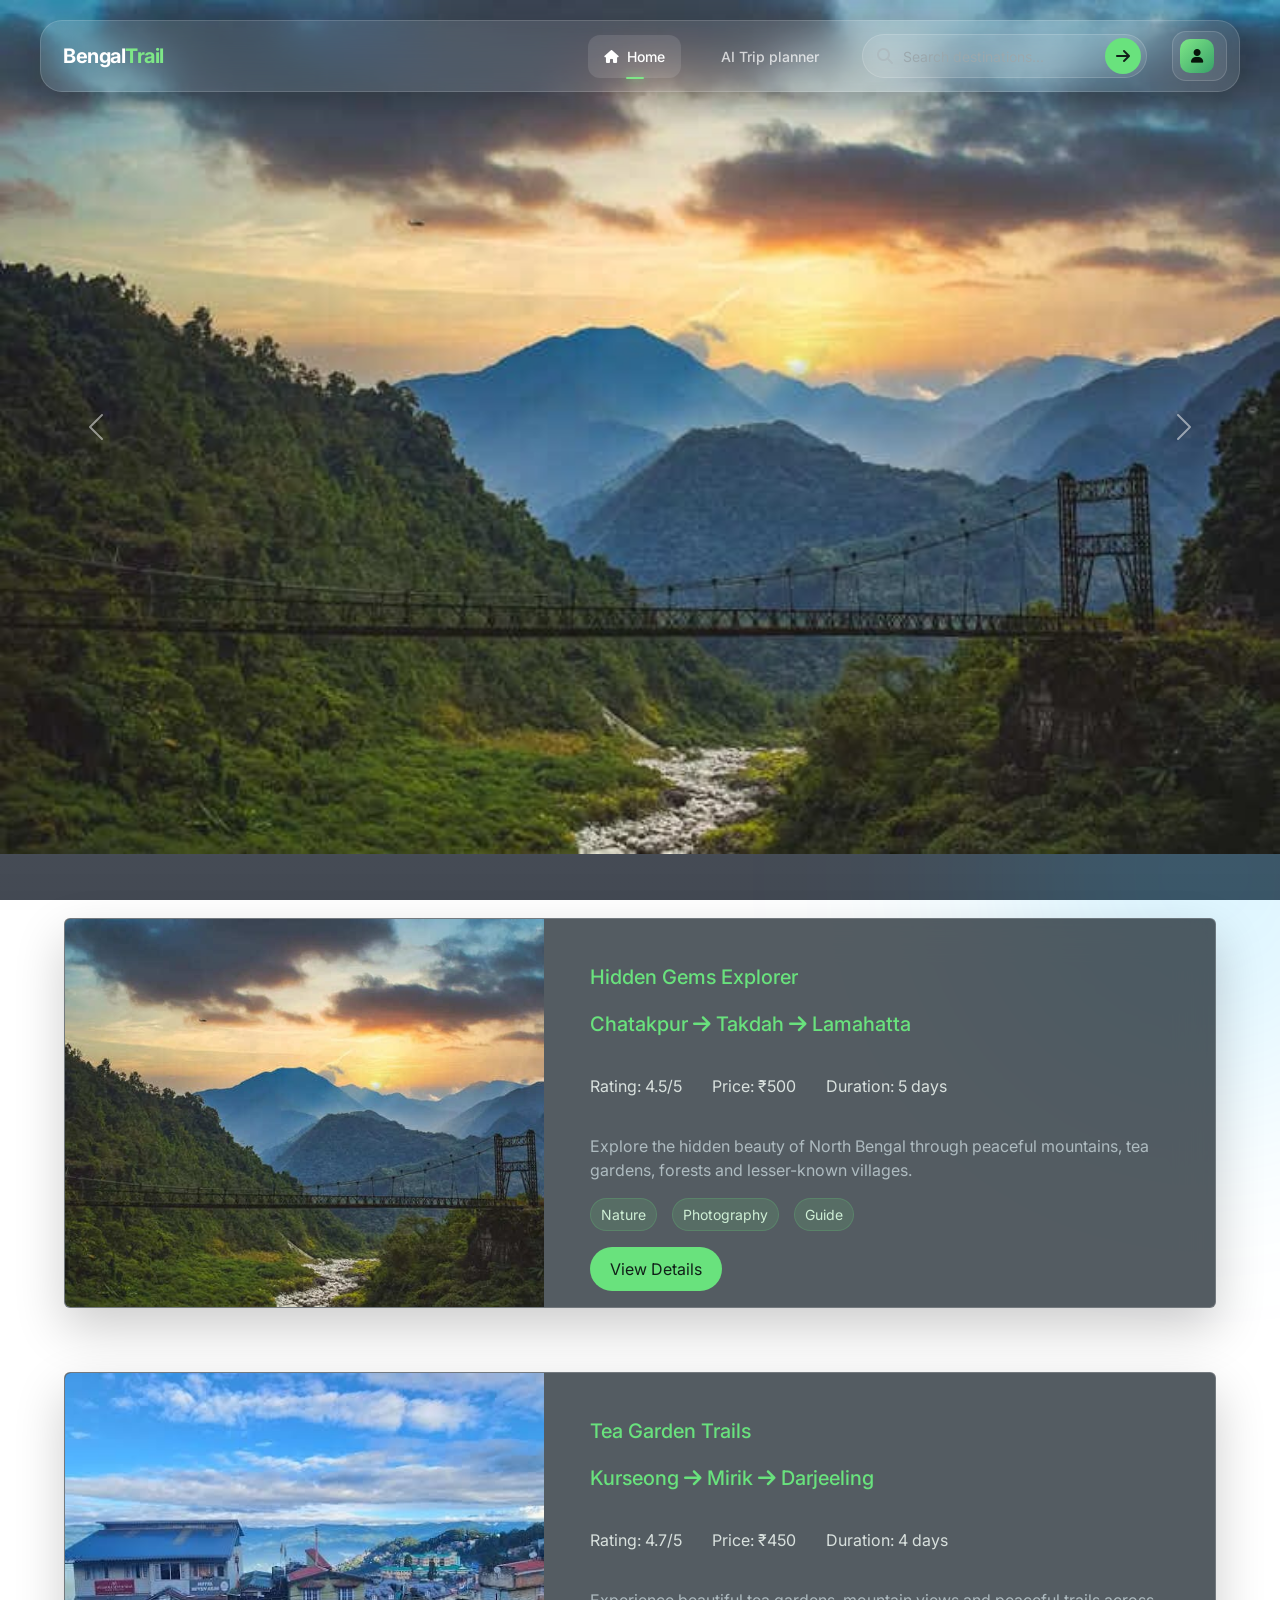
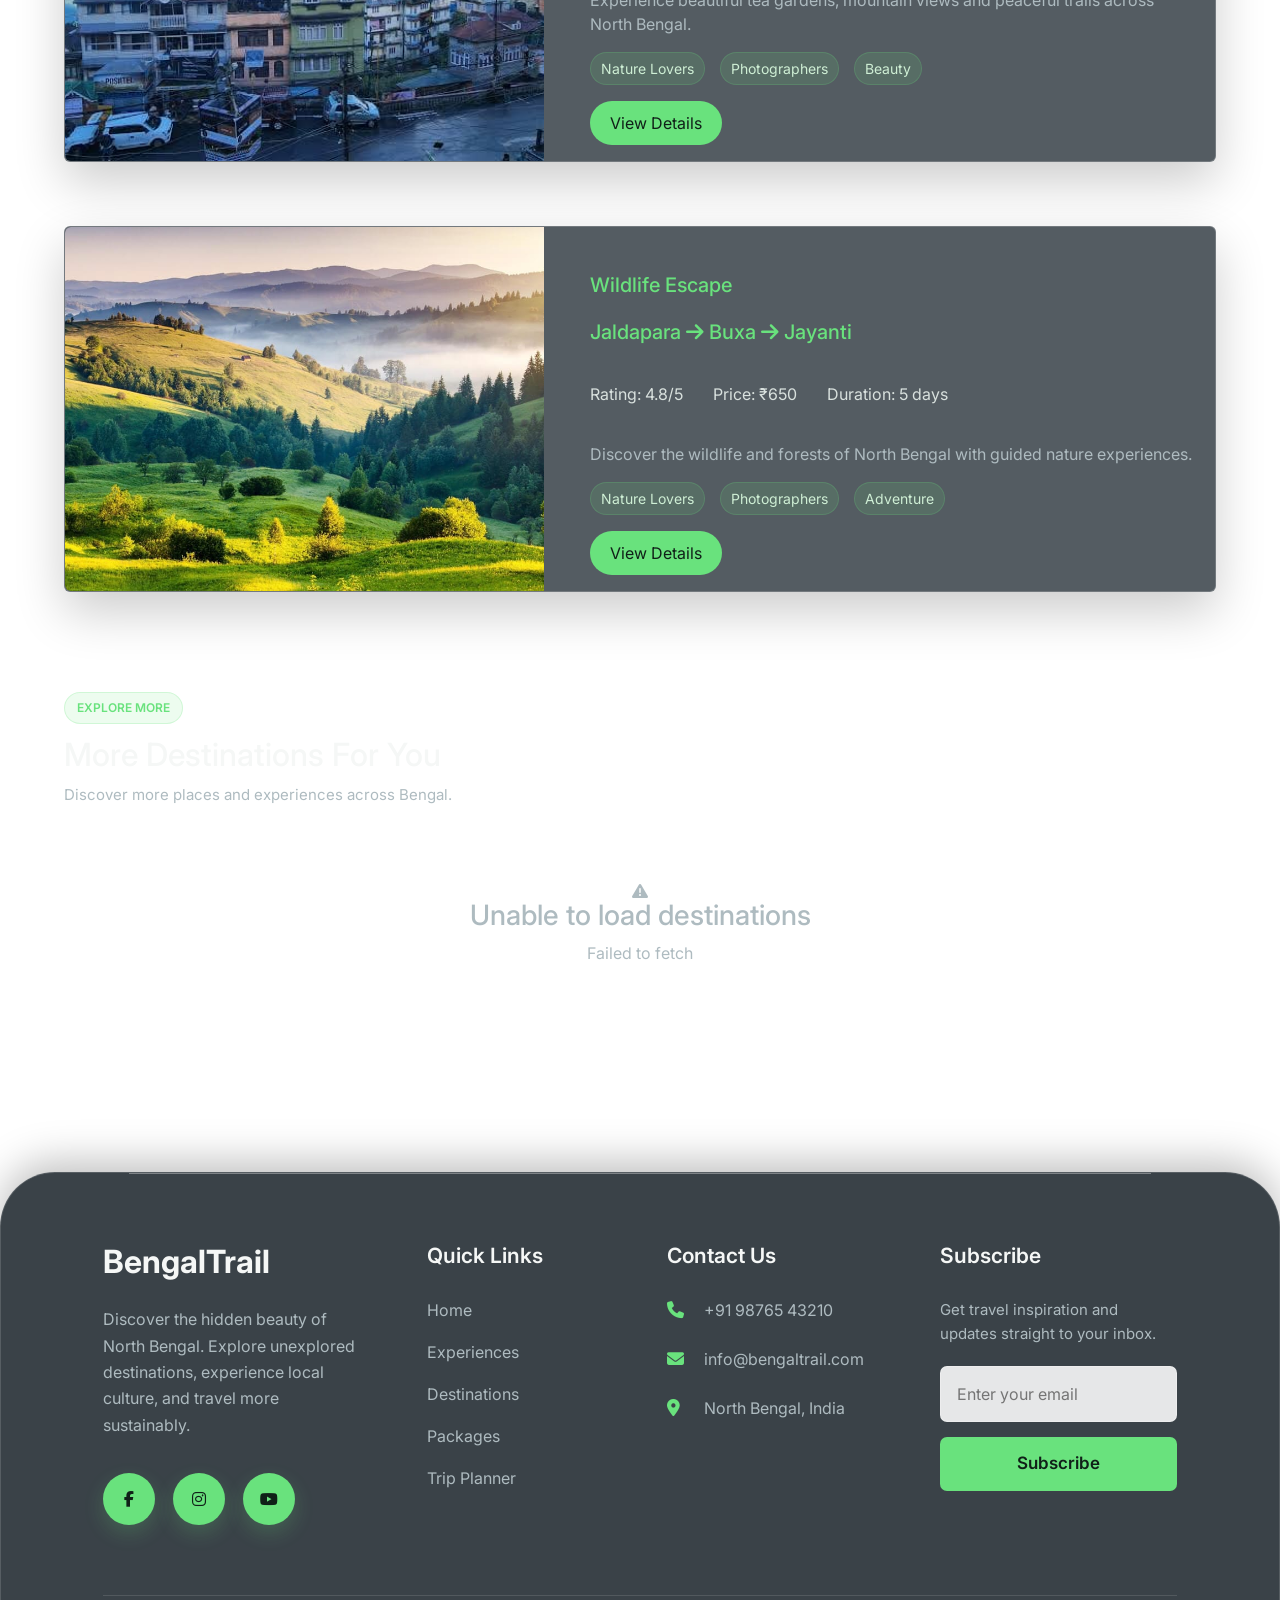
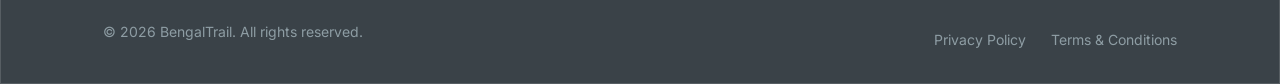
==== frontend/index.html @ dd133d92 "Initial BengalTrail project" ====
<!DOCTYPE html>
<html lang="en">

<head>

    <meta charset="UTF-8">

    <meta
        name="viewport"
        content="width=device-width, initial-scale=1.0"
    >

    <title>BengalTrail</title>


    <!-- Bootstrap -->
    <link
        href="https://cdn.jsdelivr.net/npm/bootstrap@5.3.8/dist/css/bootstrap.min.css"
        rel="stylesheet"
        integrity="sha384-sRIl4kxILFvY47J16cr9ZwB07vP4J8+LH7qKQnuqkuIAvNWLzeN8tE5YBujZqJLB"
        crossorigin="anonymous"
    >


    <!-- Your CSS -->
    <link
        rel="stylesheet"
        href="style.css"
    >


    <!-- Google Font -->
    <link
        href="https://fonts.googleapis.com/css2?family=Inter:wght@400;500;600;700&display=swap"
        rel="stylesheet"
    >


    <!-- Font Awesome -->
    <link
        rel="stylesheet"
        href="https://cdnjs.cloudflare.com/ajax/libs/font-awesome/6.5.2/css/all.min.css"
    >

</head>


<body>


    <!-- =====================================================
         BACKGROUND
    ====================================================== -->

    <div class="background"></div>



    <!-- =====================================================
         NAVBAR
    ====================================================== -->

    <header class="navbar">


        <!-- LOGO -->

        <a
            href="#"
            class="logo"
        >

            <span>
                Bengal<span>Trail</span>
            </span>

        </a>



        <!-- SEARCH -->

        <div class="navbar-search">

            <i class="fa-solid fa-magnifying-glass"></i>


            <input
                type="text"
                id="tripSearchInput"
                placeholder="Search destinations..."
                autocomplete="off"
            >


            <button
                type="button"
                id="tripSearchBtn"
                aria-label="Search"
            >

                <i class="fa-solid fa-arrow-right"></i>

            </button>

        </div>



        <!-- NAVIGATION -->

        <nav class="nav-links">


            <a
                href="#"
                class="nav-link active"
            >

                <i class="fa-solid fa-house"></i>

                <span id="home">
                    Home
                </span>

            </a>



            <a
                href="ai-planner.html"
                class="nav-link"
            >

                <i class="fa-solid fa-sparkles"></i>

                <span>
                    AI Trip planner
                </span>

            </a>


        </nav>



        <!-- PROFILE -->

        <button
            class="profile-btn"
            id="tripProfileBtn"
            type="button"
            aria-label="Open Profile"
        >

            <div class="profile-avatar">

                <i class="fa-solid fa-user"></i>

            </div>

        </button>



        <!-- MOBILE MENU -->

        <button
            class="menu-btn"
            type="button"
        >

            <i class="fa-solid fa-bars"></i>

        </button>


    </header>



    <!-- =====================================================
         MAIN
    ====================================================== -->

    <main>



        <!-- =================================================
             CAROUSEL
        ================================================== -->

        <div
            id="carouselExampleAutoplaying"
            class="carousel slide"
            data-bs-ride="carousel"
        >


            <div class="carousel-inner">


                <div class="carousel-item active">

                    <img
                        src="assets/img1.jpeg"
                        class="d-block w-100"
                        alt="Bengal destination"
                    >

                </div>


                <div class="carousel-item">

                    <img
                        src="assets/img2.jpeg"
                        class="d-block w-100"
                        alt="Bengal destination"
                    >

                </div>


                <div class="carousel-item">

                    <img
                        src="assets/img3.jpeg"
                        class="d-block w-100"
                        alt="Bengal destination"
                    >

                </div>


            </div>



            <button
                class="carousel-control-prev"
                type="button"
                data-bs-target="#carouselExampleAutoplaying"
                data-bs-slide="prev"
            >

                <span
                    class="carousel-control-prev-icon"
                    aria-hidden="true"
                ></span>

                <span class="visually-hidden">
                    Previous
                </span>

            </button>



            <button
                class="carousel-control-next"
                type="button"
                data-bs-target="#carouselExampleAutoplaying"
                data-bs-slide="next"
            >

                <span
                    class="carousel-control-next-icon"
                    aria-hidden="true"
                ></span>

                <span class="visually-hidden">
                    Next
                </span>

            </button>


        </div>



        <!-- =================================================
             STATIC TRIP CARD 1
        ================================================== -->

        <div class="card mb-3">

            <div class="row g-0">


                <div class="col-md-5">

                    <img
                        src="assets/img1.jpeg"
                        class="img-fluid rounded-start"
                        alt="Hidden Gems Explorer"
                    >

                </div>



                <div class="col-md-7">

                    <div class="card-body">


                        <h5 class="card-title">
                            Hidden Gems Explorer
                        </h5>


                        <h5 class="card-title-2">

                            Chatakpur

                            <i class="fa-solid fa-arrow-right"></i>

                            Takdah

                            <i class="fa-solid fa-arrow-right"></i>

                            Lamahatta

                        </h5>



                        <div class="card-info">

                            <p>
                                Rating: 4.5/5
                            </p>

                            <p>
                                Price: ₹500
                            </p>

                            <p>
                                Duration: 5 days
                            </p>

                        </div>



                        <p class="card-text">

                            Explore the hidden beauty of North Bengal
                            through peaceful mountains, tea gardens,
                            forests and lesser-known villages.

                        </p>



                        <div class="inspire">

                            <p class="inspire-1">
                                Nature
                            </p>

                            <p class="inspire-1">
                                Photography
                            </p>

                            <p class="inspire-1">
                                Guide
                            </p>

                        </div>



                        <button
                            class="view-details"
                            type="button"
                            data-trip-id="1"
                        >

                            View Details

                        </button>


                    </div>

                </div>


            </div>

        </div>



        <!-- =================================================
             STATIC TRIP CARD 2
        ================================================== -->

        <div class="card mb-3">

            <div class="row g-0">


                <div class="col-md-5">

                    <img
                        src="assets/img2.jpeg"
                        class="img-fluid rounded-start"
                        alt="Tea Garden Trails"
                    >

                </div>



                <div class="col-md-7">

                    <div class="card-body">


                        <h5 class="card-title">
                            Tea Garden Trails
                        </h5>


                        <h5 class="card-title-2">

                            Kurseong

                            <i class="fa-solid fa-arrow-right"></i>

                            Mirik

                            <i class="fa-solid fa-arrow-right"></i>

                            Darjeeling

                        </h5>



                        <div class="card-info">

                            <p>
                                Rating: 4.7/5
                            </p>

                            <p>
                                Price: ₹450
                            </p>

                            <p>
                                Duration: 4 days
                            </p>

                        </div>



                        <p class="card-text">

                            Experience beautiful tea gardens,
                            mountain views and peaceful trails
                            across North Bengal.

                        </p>



                        <div class="inspire">

                            <p class="inspire-1">
                                Nature Lovers
                            </p>

                            <p class="inspire-1">
                                Photographers
                            </p>

                            <p class="inspire-1">
                                Beauty
                            </p>

                        </div>



                        <button
                            class="view-details"
                            type="button"
                            data-trip-id="2"
                        >

                            View Details

                        </button>


                    </div>

                </div>


            </div>

        </div>



        <!-- =================================================
             STATIC TRIP CARD 3
        ================================================== -->

        <div class="card mb-3">

            <div class="row g-0">


                <div class="col-md-5">

                    <img
                        src="assets/img3.jpeg"
                        class="img-fluid rounded-start"
                        alt="Wildlife Escape"
                    >

                </div>



                <div class="col-md-7">

                    <div class="card-body">


                        <h5 class="card-title">
                            Wildlife Escape
                        </h5>


                        <h5 class="card-title-2">

                            Jaldapara

                            <i class="fa-solid fa-arrow-right"></i>

                            Buxa

                            <i class="fa-solid fa-arrow-right"></i>

                            Jayanti

                        </h5>



                        <div class="card-info">

                            <p>
                                Rating: 4.8/5
                            </p>

                            <p>
                                Price: ₹650
                            </p>

                            <p>
                                Duration: 5 days
                            </p>

                        </div>



                        <p class="card-text">

                            Discover the wildlife and forests
                            of North Bengal with guided nature
                            experiences.

                        </p>



                        <div class="inspire">

                            <p class="inspire-1">
                                Nature Lovers
                            </p>

                            <p class="inspire-1">
                                Photographers
                            </p>

                            <p class="inspire-1">
                                Adventure
                            </p>

                        </div>



                        <button
                            class="view-details"
                            type="button"
                            data-trip-id="3"
                        >

                            View Details

                        </button>


                    </div>

                </div>


            </div>

        </div>



        <!-- =================================================
             DYNAMIC DESTINATIONS
        ================================================== -->

        <section class="dynamic-trips-section">


            <div class="dynamic-trips-heading">


                <span class="dynamic-section-label">

                    EXPLORE MORE

                </span>



                <h2>

                    More Destinations For You

                </h2>



                <p>

                    Discover more places and experiences
                    across Bengal.

                </p>


            </div>



            <!-- Dynamic cards inserted by JavaScript -->

            <div
                id="dynamicTripsContainer"
                class="dynamic-trips-container"
            >


                <div class="dynamic-trips-loading">


                    <i
                        class="fa-solid fa-spinner fa-spin"
                    ></i>


                    <p>

                        Loading more destinations...

                    </p>


                </div>


            </div>


        </section>



        <!-- =================================================
             SINGLE TRIP DETAILS MODAL
        ================================================== -->

        <div
            class="trip-modal"
            id="tripModal"
        >


            <div class="trip-modal-content">


                <!-- CLOSE -->

                <button
                    class="close-modal"
                    id="closeModal"
                    type="button"
                    aria-label="Close"
                >

                    ×

                </button>



                <!-- IMAGE -->

                <img
                    id="modalImage"
                    class="modal-image"
                    src="assets/img1.jpeg"
                    alt="Trip image"
                >



                <div class="modal-body">


                    <!-- CATEGORY -->

                    <span
                        id="modalCategory"
                        class="modal-category"
                    ></span>



                    <!-- TITLE -->

                    <h2 id="modalTitle"></h2>



                    <!-- ROUTE -->

                    <p
                        id="modalRoute"
                        class="modal-route"
                    ></p>



                    <!-- INFORMATION -->

                    <div class="trip-info">


                        <span
                            id="modalRating"
                        ></span>


                        <span
                            id="modalPrice"
                        ></span>


                        <span
                            id="modalDuration"
                        ></span>


                        <span
                            id="modalDifficulty"
                        ></span>


                    </div>



                    <!-- AI MATCH -->

                    <div
                        id="modalAI"
                        class="ai-match"
                    ></div>



                    <!-- DESCRIPTION -->

                    <p
                        id="modalDescription"
                        class="modal-description"
                    ></p>



                    <!-- TAGS -->

                    <h3>
                        Trip Highlights
                    </h3>


                    <div
                        class="trip-tags"
                        id="modalTags"
                    ></div>



                    <!-- RECOMMENDED -->

                    <h3>
                        Recommended For
                    </h3>


                    <p
                        id="modalRecommended"
                    ></p>



                    <!-- BOOK NOW -->

                    <button
                        class="book-btn"
                        id="modalBookNowBtn"
                        type="button"
                    >

                        Book Now

                    </button>


                </div>


            </div>


        </div>



        <!-- =================================================
             FOOTER
        ================================================== -->

        <footer class="glass-footer">


            <div class="footer-container">


                <!-- BRAND -->

                <div class="footer-brand">


                    <h2>
                        BengalTrail
                    </h2>


                    <p>

                        Discover the hidden beauty of North Bengal.
                        Explore unexplored destinations, experience
                        local culture, and travel more sustainably.

                    </p>



                    <div class="social-icons">


                        <a
                            href="#"
                            aria-label="Facebook"
                        >

                            <i
                                class="fab fa-facebook-f"
                            ></i>

                        </a>



                        <a
                            href="#"
                            aria-label="Instagram"
                        >

                            <i
                                class="fab fa-instagram"
                            ></i>

                        </a>



                        <a
                            href="#"
                            aria-label="YouTube"
                        >

                            <i
                                class="fab fa-youtube"
                            ></i>

                        </a>


                    </div>


                </div>



                <!-- QUICK LINKS -->

                <div class="footer-column">


                    <h3>
                        Quick Links
                    </h3>


                    <ul>


                        <li>
                            <a href="#">
                                Home
                            </a>
                        </li>


                        <li>
                            <a href="#">
                                Experiences
                            </a>
                        </li>


                        <li>
                            <a href="#">
                                Destinations
                            </a>
                        </li>


                        <li>
                            <a href="#">
                                Packages
                            </a>
                        </li>


                        <li>
                            <a href="ai-planner.html">
                                Trip Planner
                            </a>
                        </li>


                    </ul>


                </div>



                <!-- CONTACT -->

                <div
                    class="footer-column contact-column"
                >


                    <h3>
                        Contact Us
                    </h3>



                    <div class="contact-item">

                        <i class="fas fa-phone"></i>

                        <span>
                            +91 98765 43210
                        </span>

                    </div>



                    <div class="contact-item">

                        <i class="fas fa-envelope"></i>

                        <span>
                            info@bengaltrail.com
                        </span>

                    </div>



                    <div class="contact-item">

                        <i class="fas fa-location-dot"></i>

                        <span>
                            North Bengal, India
                        </span>

                    </div>


                </div>



                <!-- SUBSCRIBE -->

                <div
                    class="footer-column subscribe-column"
                >


                    <h3>
                        Subscribe
                    </h3>


                    <p>

                        Get travel inspiration and updates
                        straight to your inbox.

                    </p>



                    <form
                        class="subscribe-form"
                    >


                        <input
                            type="email"
                            placeholder="Enter your email"
                            required
                        >


                        <button
                            type="submit"
                        >

                            Subscribe

                        </button>


                    </form>


                </div>


            </div>



            <!-- FOOTER BOTTOM -->

            <div class="footer-bottom">


                <p>

                    © 2026 BengalTrail.
                    All rights reserved.

                </p>



                <div
                    class="footer-bottom-links"
                >

                    <a href="#">
                        Privacy Policy
                    </a>

                    <a href="#">
                        Terms & Conditions
                    </a>

                </div>


            </div>


        </footer>


    </main>



    <!-- =====================================================
         JAVASCRIPT
    ====================================================== -->

    <script src="script.js"></script>


    <script
        src="https://cdn.jsdelivr.net/npm/bootstrap@5.3.8/dist/js/bootstrap.bundle.min.js"
        integrity="sha384-FKyoCGlyvwxv8XK/BmnVDxM+D2scQbITxI"
        crossorigin="anonymous"
    ></script>


</body>

</html>
---- frontend/style.css ----
* {
    margin: 0;
    padding: 0;
    box-sizing: border-box;
}

html {
    scroll-behavior: smooth;
}

body {
    font-family: "Inter", sans-serif;
    min-height: 100vh;
    color: white;
    overflow-x: hidden;
}


/* =================================
   BACKGROUND
================================= */

.background {
    position: fixed;
    inset: 0;
    z-index: -2;

    background:
        linear-gradient(
            rgba(4, 12, 25, 0.55),
            rgba(4, 12, 25, 0.75)
        ),
        url("https://images.unsplash.com/photo-1500534623283-312aade485b7")
        center / cover no-repeat;
}


/* Decorative glow */

body::before {
    content: "";

    position: fixed;

    width: 500px;
    height: 500px;

    top: -200px;
    left: -150px;

    background: rgba(76, 175, 80, 0.25);

    filter: blur(120px);

    border-radius: 50%;

    z-index: -1;
}

body::after {
    content: "";

    position: fixed;

    width: 450px;
    height: 450px;

    right: -150px;
    bottom: -200px;

    background: rgba(0, 180, 255, 0.15);

    filter: blur(120px);

    border-radius: 50%;

    z-index: -1;
}


/* =================================
   NAVBAR
================================= */

.navbar {

    position: fixed;

    top: 20px;
    left: 50%;

    transform: translateX(-50%);

    width: min(1200px, calc(100% - 40px));

    height: 72px;

    padding: 0 12px 0 22px;

    display: flex;

    align-items: center;

    justify-content: space-between;

    /* Glassmorphism */

    background: rgba(255, 255, 255, 0.08);

    backdrop-filter: blur(20px);
    -webkit-backdrop-filter: blur(20px);

    border: 1px solid rgba(255, 255, 255, 0.15);

    border-radius: 22px;

    box-shadow:
        0 8px 32px rgba(0, 0, 0, 0.25),
        inset 0 1px rgba(255, 255, 255, 0.12);

    z-index: 1000;

    transition: 0.3s ease;
}


/* =================================
   LOGO
================================= */

.logo {

    display: flex;

    align-items: center;

    gap: 10px;

    color: white;

    text-decoration: none;

    font-size: 20px;

    font-weight: 700;

    letter-spacing: -0.5px;

    white-space: nowrap;
}

.logo > span > span {
    color: #7ee787;
}

.logo-icon {

    width: 38px;
    height: 38px;

    display: flex;

    align-items: center;
    justify-content: center;

    border-radius: 12px;

    background: rgba(126, 231, 135, 0.15);

    border: 1px solid rgba(126, 231, 135, 0.25);

    color: #7ee787;

    font-size: 18px;
}


/* =================================
   NAVIGATION
================================= */

.nav-links {

    display: flex;

    align-items: center;

    gap: 5px;

    margin-left: auto;
    margin-right: 25px;
}

.nav-link {

    position: relative;

    display: flex;

    align-items: center;

    gap: 8px;

    padding: 11px 16px;

    color: rgba(255, 255, 255, 0.72);

    text-decoration: none;

    font-size: 14px;

    font-weight: 500;

    border-radius: 12px;

    transition:
        color 0.3s ease,
        background 0.3s ease,
        transform 0.3s ease;
}

.nav-link i {
    font-size: 13px;
}


/* Hover */

.nav-link:hover {

    color: white;

    background: rgba(255, 255, 255, 0.08);

    transform: translateY(-1px);
}


/* Active */

.nav-link.active {

    color: white;

    background: rgba(255, 255, 255, 0.11);

}


/* Active green line */

.nav-link.active::after {

    content: "";

    position: absolute;

    bottom: -1px;

    left: 50%;

    transform: translateX(-50%);

    width: 18px;

    height: 2px;

    background: #7ee787;

    border-radius: 10px;

    box-shadow: 0 0 10px #7ee787;
}


/* =================================
   PROFILE BUTTON
================================= */

.profile-btn {

    display: flex;

    align-items: center;

    gap: 9px;

    padding: 7px 12px 7px 7px;

    border: 1px solid rgba(255, 255, 255, 0.15);

    border-radius: 14px;

    background: rgba(255, 255, 255, 0.08);

    color: white;

    cursor: pointer;

    font-family: inherit;

    font-size: 13px;

    font-weight: 500;

    transition: 0.3s ease;
}

.profile-btn:hover {

    background: rgba(255, 255, 255, 0.14);

    border-color: rgba(255, 255, 255, 0.25);

    transform: translateY(-1px);
}


/* Avatar */

.profile-avatar {

    width: 34px;
    height: 34px;

    display: flex;

    align-items: center;
    justify-content: center;

    border-radius: 10px;

    background: linear-gradient(
        135deg,
        #7ee787,
        #38a169
    );

    color: #07130a;

    font-size: 14px;
}

.profile-arrow {

    font-size: 10px;

    margin-left: 2px;

    color: rgba(255, 255, 255, 0.6);
}


/* =================================
   MOBILE MENU
================================= */

.menu-btn {

    display: none;

    width: 42px;
    height: 42px;

    border: 1px solid rgba(255,255,255,0.15);

    border-radius: 12px;

    background: rgba(255,255,255,0.08);

    color: white;

    font-size: 18px;

    cursor: pointer;
}


/* =================================
   HERO
================================= */

.hero {

    min-height: 100vh;

    display: flex;

    align-items: center;

    padding: 150px 8% 80px;
}

.hero-content {

    max-width: 650px;
}

.hero-tag {

    display: inline-flex;

    align-items: center;

    gap: 8px;

    padding: 8px 14px;

    margin-bottom: 25px;

    border-radius: 50px;

    background: rgba(255,255,255,0.08);

    border: 1px solid rgba(255,255,255,0.15);

    backdrop-filter: blur(10px);

    font-size: 13px;

    color: rgba(255,255,255,0.8);
}

.hero-tag i {
    color: #7ee787;
}

.hero h1 {

    font-size: clamp(48px, 7vw, 90px);

    line-height: 0.95;

    letter-spacing: -4px;

    margin-bottom: 25px;
}

.hero h1 span {

    display: block;

    color: #7ee787;
}

.hero p {

    max-width: 540px;

    color: rgba(255,255,255,0.7);

    line-height: 1.7;

    font-size: 16px;

    margin-bottom: 30px;
}

.explore-btn {

    padding: 14px 20px;

    border: none;

    border-radius: 14px;

    background: #7ee787;

    color: #07130a;

    font-family: inherit;

    font-weight: 600;

    cursor: pointer;

    transition: 0.3s ease;
}

.explore-btn i {

    margin-left: 8px;

    transition: 0.3s ease;
}

.explore-btn:hover {

    transform: translateY(-3px);

    box-shadow: 0 10px 30px rgba(126,231,135,0.25);
}

.explore-btn:hover i {

    transform: translateX(4px);
}


/* =================================
   RESPONSIVE
================================= */

@media (max-width: 850px) {

    .navbar {

        height: 64px;

        padding-left: 15px;

        padding-right: 10px;

        border-radius: 18px;
    }

    .nav-links {

        position: absolute;

        top: 75px;

        left: 0;

        width: 100%;

        padding: 10px;

        display: none;

        flex-direction: column;

        align-items: stretch;

        gap: 4px;

        background: rgba(10, 20, 30, 0.75);

        backdrop-filter: blur(25px);

        border: 1px solid rgba(255,255,255,0.12);

        border-radius: 18px;

        margin: 0;
    }

    .nav-links.show {

        display: flex;

        animation: menuOpen 0.3s ease;
    }

    .nav-link {

        padding: 14px;

    }

    .nav-link.active::after {

        display: none;
    }

    .profile-btn span,
    .profile-arrow {

        display: none;
    }

    .profile-btn {

        padding: 5px;

        margin-left: auto;

        margin-right: 8px;
    }

    .menu-btn {

        display: block;
    }
}


@media (max-width: 500px) {

    .navbar {

        width: calc(100% - 24px);

        top: 12px;
    }

    .logo {

        font-size: 17px;
    }

    .logo-icon {

        width: 34px;
        height: 34px;
    }

    /* .hero {

        padding-left: 25px;
        padding-right: 25px;
    }

    .hero h1 {

        font-size: 52px;

        letter-spacing: -2px;
    } */
}


/* Animation */

@keyframes menuOpen {

    from {

        opacity: 0;

        transform: translateY(-10px);
    }

    to {

        opacity: 1;

        transform: translateY(0);
    }
}



/* =================================
   TRIP CARD - GLASSMORPHISM
================================= */

.mb-3 {
    max-width: auto;

    margin: 4rem 4rem 1rem 4rem !important;

    /* Dark glass */
    background: rgba(18, 30, 38, 0.72);

    backdrop-filter: blur(18px);
    -webkit-backdrop-filter: blur(18px);

    /* Glass border */
    border: 1px solid rgba(255, 255, 255, 0.18);

    /* Soft shadow */
    box-shadow:
        0 20px 50px rgba(0, 0, 0, 0.20);
}


.card.mb-3 {
    overflow: hidden;
}


/* =================================
   CARD IMAGE
================================= */

.card.mb-3 .col-md-5 {
    min-height: 280px;
    overflow: hidden;
}

.card.mb-3 .img-fluid {
    width: 100%;
    height: 100%;

    object-fit: cover;

    transition: transform 0.35s ease;
}

.card.mb-3 .img-fluid:hover {
    transform: scale(1.05);
}


/* =================================
   CARD TITLE
================================= */

.card-title {
    padding: 30px 30px 10px 30px;

    /* BengalTrail green */
    color: #69E27D;
}

.card-title-2 {
    padding: 5px 30px 30px 30px;

    color: #69E27D;
}


/* =================================
   CARD DESCRIPTION
================================= */

.card-text {
    margin-left: 30px;

    color: #AEBBC0;
}


/* =================================
   CARD INFORMATION
================================= */

.card-info {
    margin-left: 30px;
    margin-bottom: 20px;

    display: flex;

    gap: 30px;

    color: #D9E1DE;
}

.text-body-secondary-1 {
    color: #8E9DA4;
}


/* =================================
   INTEREST TAG
================================= */

.inspire-1 {

    padding: 5px 10px;

    /* Green glass */
    background: rgba(105, 226, 125, 0.12);

    color: #CFEFD5;

    border: 1px solid rgba(105, 226, 125, 0.20);

    border-radius: 25px;

    font-size: 14px;
}

.inspire {

    display: flex;

    margin-left: 30px;

    gap: 15px;
}


/* =================================
   VIEW DETAILS BUTTON
================================= */

.view-details {

    margin-left: 30px;

    padding: 10px 20px;

    background: #69E27D;

    color: #102018;

    border: none;

    border-radius: 25px;

    cursor: pointer;

    transition: 0.3s ease;
}

.view-details:hover {

    background: #58D86E;

    transform: translateY(-2px);

    box-shadow:
        0 8px 20px rgba(105, 226, 125, 0.25);
}


/* =================================
   TRIP MODAL
================================= */

.trip-modal {

    position: fixed;

    inset: 0;

    display: none;

    align-items: center;
    justify-content: center;

    background: rgba(0, 0, 0, 0.72);

    z-index: 1100;

    padding: 24px;

    overflow-y: auto;
}

.trip-modal.active {
    display: flex;
}


/* =================================
   MODAL CONTENT
================================= */

.trip-modal-content {

    position: relative;

    width: min(760px, 100%);

    max-height: min(90vh, 920px);

    /* Dark glass */
    background: rgba(14, 25, 32, 0.96);

    border-radius: 28px;

    border: 1px solid rgba(255, 255, 255, 0.14);

    box-shadow:
        0 35px 90px rgba(0, 0, 0, 0.45);

    overflow: hidden;

    display: flex;

    flex-direction: column;
}


/* =================================
   MODAL BODY
================================= */

.modal-body {

    padding: 28px 32px 36px;

    overflow-y: auto;

    flex: 1 1 auto;
}


/* =================================
   CLOSE BUTTON
================================= */

.close-modal {

    position: absolute;

    top: 20px;
    right: 20px;

    width: 42px;
    height: 42px;

    border: none;

    border-radius: 50%;

    background: rgba(255, 255, 255, 0.10);

    color: #F5F7F6;

    font-size: 24px;

    cursor: pointer;

    transition: 0.3s ease;
}

.close-modal:hover {

    background: rgba(105, 226, 125, 0.18);

    color: #69E27D;

    transform: rotate(90deg);
}


/* =================================
   MODAL IMAGE
================================= */

.modal-image {

    width: 100%;

    height: 320px;

    object-fit: cover;

    display: block;
}


/* =================================
   MODAL TEXT
================================= */

.modal-body {

    padding: 28px 32px 36px;
}

.modal-category,
.modal-route,
.modal-description,
.trip-info span,
.ai-match,
#modalRecommended {

    color: rgba(245, 247, 246, 0.82);
}


/* =================================
   TRIP INFORMATION
================================= */

.trip-info {

    display: flex;

    flex-wrap: wrap;

    gap: 16px;

    margin: 18px 0;

    color: #69E27D;
}


/* =================================
   TRIP TAGS
================================= */

.trip-tags {

    display: flex;

    flex-wrap: wrap;

    gap: 10px;

    margin-bottom: 20px;
}

.tag {

    /* Green glass */
    background: rgba(105, 226, 125, 0.12);

    color: #69E27D;

    border: 1px solid rgba(105, 226, 125, 0.18);

    padding: 8px 14px;

    border-radius: 999px;

    font-size: 14px;
}


/* =================================
   BOOK BUTTON
================================= */

.book-btn {

    margin-top: 20px;

    padding: 14px 22px;

    border: none;

    border-radius: 18px;

    background: #69E27D;

    color: #102018;

    font-weight: 700;

    cursor: pointer;

    transition: 0.3s ease;
}

.book-btn:hover {

    background: #58D86E;

    transform: translateY(-2px);

    box-shadow:
        0 10px 25px rgba(105, 226, 125, 0.25);
}

/* ================================
   GLASSMORPHISM FOOTER
================================ */

.glass-footer {
    position: relative;

    width: 100%;

    margin-top: 80px;

    padding: 70px 8% 25px;

    /* DARK GLASS */
    background: rgba(15, 25, 32, 0.82);

    backdrop-filter: blur(20px);
    -webkit-backdrop-filter: blur(20px);

    border: 1px solid rgba(255, 255, 255, 0.15);

    border-radius: 55px 55px 0 0;

    box-shadow:
        0 -10px 40px rgba(0, 0, 0, 0.25);

    overflow: hidden;
}


/* ================================
   SUBTLE GLASS SHINE
================================ */

.glass-footer::before {
    content: "";

    position: absolute;

    top: 0;
    left: 10%;

    width: 80%;
    height: 1px;

    background: rgba(255, 255, 255, 0.35);
}


/* ================================
   FOOTER CONTAINER
================================ */

.footer-container {

    max-width: 1400px;

    margin: auto;

    display: grid;

    grid-template-columns:
        1.5fr
        1fr
        1.2fr
        1.4fr;

    gap: 70px;
}


/* ================================
   BRAND
================================ */

.footer-brand h2 {

    font-size: 32px;

    font-weight: 700;

    margin-bottom: 25px;

    color: #F5F7F6;
}

.footer-brand p {

    max-width: 330px;

    font-size: 16px;

    line-height: 1.65;

    color: #AEBBC0;

    margin-bottom: 35px;
}


/* ================================
   FOOTER HEADINGS
================================ */

.footer-column h3 {

    font-size: 21px;

    font-weight: 600;

    color: #F5F7F6;

    margin-bottom: 30px;
}


/* ================================
   QUICK LINKS
================================ */

.footer-column ul {

    list-style: none;

    padding: 0;

    margin: 0;
}

.footer-column ul li {

    margin-bottom: 18px;
}

.footer-column ul li a {

    color: #AEBBC0;

    text-decoration: none;

    font-size: 16px;

    transition: 0.3s ease;
}

.footer-column ul li a:hover {

    color: #69E27D;

    padding-left: 5px;
}


/* ================================
   SOCIAL ICONS
================================ */

.social-icons {

    display: flex;

    gap: 18px;
}

.social-icons a {

    width: 52px;
    height: 52px;

    display: flex;

    align-items: center;
    justify-content: center;

    border-radius: 50%;

    text-decoration: none;

    color: #102018;

    /* BENGALTRAIL GREEN */
    background: #69E27D;

    box-shadow:
        0 8px 20px rgba(105, 226, 125, 0.20);

    transition: all 0.3s ease;
}

.social-icons a:hover {

    transform: translateY(-5px) scale(1.05);

    box-shadow:
        0 12px 25px rgba(105, 226, 125, 0.30);
}


/* ================================
   CONTACT
================================ */

.contact-item {

    display: flex;

    align-items: center;

    gap: 15px;

    margin-bottom: 25px;

    color: #AEBBC0;

    font-size: 16px;
}

.contact-item i {

    width: 22px;

    color: #69E27D;

    font-size: 17px;
}


/* ================================
   SUBSCRIBE
================================ */

.subscribe-column p {

    color: #AEBBC0;

    font-size: 15px;

    line-height: 1.6;

    margin-bottom: 20px;
}

.subscribe-form {

    display: flex;

    flex-direction: column;

    gap: 15px;
}

.subscribe-form input {

    width: 100%;

    height: 56px;

    padding: 0 16px;

    font-size: 16px;

    color: #1C2529;

    /* LIGHT GLASS INPUT */
    background: rgba(255, 255, 255, 0.88);

    border: 1px solid rgba(255, 255, 255, 0.25);

    border-radius: 7px;

    outline: none;

    transition: 0.3s ease;
}

.subscribe-form input:focus {

    border-color: #69E27D;

    box-shadow:
        0 0 0 3px rgba(105, 226, 125, 0.15);
}

.subscribe-form button {

    width: 100%;

    height: 54px;

    border: none;

    border-radius: 7px;

    /* BENGALTRAIL GREEN */
    background: #69E27D;

    color: #102018;

    font-size: 17px;

    font-weight: 600;

    cursor: pointer;

    transition: 0.3s ease;
}

.subscribe-form button:hover {

    background: #58D86E;

    transform: translateY(-2px);

    box-shadow:
        0 8px 20px rgba(105, 226, 125, 0.25);
}


/* ================================
   BOTTOM FOOTER
================================ */

.footer-bottom {

    max-width: 1400px;

    margin: 70px auto 0;

    padding-top: 25px;

    border-top:
        1px solid rgba(255, 255, 255, 0.12);

    display: flex;

    justify-content: space-between;

    align-items: center;
}

.footer-bottom p {

    color: #8E9DA4;

    font-size: 14px;
}

.footer-bottom-links {

    display: flex;

    gap: 25px;
}

.footer-bottom-links a {

    color: #8E9DA4;

    text-decoration: none;

    font-size: 14px;

    transition: 0.3s;
}

.footer-bottom-links a:hover {

    color: #69E27D;
}


/* ================================
   RESPONSIVE
================================ */

@media (max-width: 1000px) {

    .footer-container {

        grid-template-columns: 1fr 1fr;

        gap: 50px;
    }
}


@media (max-width: 600px) {

    .glass-footer {

        padding: 55px 25px 25px;

        border-radius: 35px 35px 0 0;
    }


    .footer-container {

        grid-template-columns: 1fr;

        gap: 45px;
    }


    .footer-brand p {

        max-width: 100%;
    }


    .footer-bottom {

        margin-top: 45px;

        flex-direction: column;

        gap: 15px;

        text-align: center;
    }


    .footer-bottom-links {

        flex-direction: column;

        gap: 10px;
    }
}

/* //////////////////////////EXPERIMENT////////////////////// */
/* ==========================================
   DYNAMIC TRIPS SECTION
========================================== */

.dynamic-trips-section {

    margin-top: 80px;

    padding:
        20px 4rem 70px;

}


/* ==========================================
   SECTION HEADER
========================================== */

.dynamic-trips-heading {

    margin-bottom: 35px;

}


.dynamic-section-label {

    display: inline-block;

    padding:
        6px 12px;

    margin-bottom: 12px;

    border-radius: 20px;

    background:
        rgba(105, 226, 125, 0.12);

    border:
        1px solid
        rgba(105, 226, 125, 0.22);

    color:
        #69E27D;

    font-size: 12px;

    font-weight: 600;

}


.dynamic-trips-heading h2 {

    margin: 0 0 10px;

    color:
        #F5F7F6;

    font-size: 32px;

}


.dynamic-trips-heading p {

    margin: 0;

    color:
        #AEBBC0;

    font-size: 15px;

}


/* ==========================================
   CARD CONTAINER
========================================== */

.dynamic-trips-container {

    display: grid;

    grid-template-columns:
        repeat(3, 1fr);

    gap: 25px;

}


/* ==========================================
   DYNAMIC CARD
========================================== */

.dynamic-trip-card {

    overflow: hidden;

    background:
        rgba(18, 30, 38, 0.78);

    backdrop-filter:
        blur(18px);

    -webkit-backdrop-filter:
        blur(18px);

    border:
        1px solid
        rgba(255, 255, 255, 0.14);

    border-radius:
        18px;

    box-shadow:
        0 15px 40px
        rgba(0, 0, 0, 0.20);

    transition:
        transform 0.3s ease,
        box-shadow 0.3s ease;

}


.dynamic-trip-card:hover {

    transform:
        translateY(-6px);

    box-shadow:
        0 20px 50px
        rgba(0, 0, 0, 0.30);

}


/* ==========================================
   IMAGE
========================================== */

.dynamic-trip-image {

    width: 100%;

    height: 210px;

    overflow: hidden;

}


.dynamic-trip-image img {

    width: 100%;

    height: 100%;

    object-fit: cover;

    display: block;

    transition:
        transform 0.4s ease;

}


.dynamic-trip-card:hover
.dynamic-trip-image img {

    transform:
        scale(1.06);

}


/* ==========================================
   CONTENT
========================================== */

.dynamic-trip-content {

    padding:
        22px;

}


.dynamic-trip-category {

    display: inline-block;

    margin-bottom: 8px;

    color:
        #69E27D;

    font-size:
        13px;

    font-weight:
        600;

}


.dynamic-trip-content h3 {

    margin:
        0 0 8px;

    color:
        #F5F7F6;

    font-size:
        22px;

}


.dynamic-trip-route {

    margin:
        0 0 18px;

    color:
        #69E27D;

    font-size:
        14px;

    font-weight:
        500;

}


/* ==========================================
   INFO
========================================== */

.dynamic-trip-info {

    display:
        flex;

    flex-wrap:
        wrap;

    gap:
        15px;

    margin-bottom:
        18px;

}


.dynamic-trip-info span {

    color:
        #D9E1DE;

    font-size:
        13px;

}


/* ==========================================
   DESCRIPTION
========================================== */

.dynamic-trip-description {

    min-height:
        65px;

    margin:
        0 0 18px;

    color:
        #AEBBC0;

    font-size:
        14px;

    line-height:
        1.6;

}


/* ==========================================
   TAGS
========================================== */

.dynamic-trip-tags {

    display:
        flex;

    flex-wrap:
        wrap;

    gap:
        8px;

    margin-bottom:
        20px;

}


.dynamic-trip-tags span {

    padding:
        6px 11px;

    border-radius:
        20px;

    background:
        rgba(105, 226, 125, 0.12);

    border:
        1px solid
        rgba(105, 226, 125, 0.20);

    color:
        #CFEFD5;

    font-size:
        12px;

}


/* ==========================================
   BUTTON
========================================== */

.dynamic-view-details {

    width:
        100%;

    padding:
        11px 18px;

    border:
        none;

    border-radius:
        25px;

    background:
        #69E27D;

    color:
        #102018;

    font-size:
        14px;

    font-weight:
        600;

    cursor:
        pointer;

    transition:
        0.3s ease;

}


.dynamic-view-details:hover {

    background:
        #58D86E;

    transform:
        translateY(-2px);

    box-shadow:
        0 8px 20px
        rgba(105, 226, 125, 0.25);

}


/* ==========================================
   LOADING / ERROR
========================================== */

.dynamic-trips-loading,
.dynamic-trips-error,
.dynamic-trips-empty {

    grid-column:
        1 / -1;

    min-height:
        180px;

    display:
        flex;

    flex-direction:
        column;

    align-items:
        center;

    justify-content:
        center;

    color:
        #AEBBC0;

}


.dynamic-trips-loading i {

    margin-bottom:
        12px;

    color:
        #69E27D;

    font-size:
        25px;

}


/* ==========================================
   RESPONSIVE
========================================== */

@media (max-width: 1000px) {

    .dynamic-trips-container {

        grid-template-columns:
            repeat(2, 1fr);

    }

}


@media (max-width: 650px) {

    .dynamic-trips-section {

        padding-left:
            25px;

        padding-right:
            25px;

    }


    .dynamic-trips-container {

        grid-template-columns:
            1fr;

    }

}



/*//////////////////////////////////////////// NAV SEARCH ////////////////////////////////////*/
/* ==========================================
   NAVBAR LAYOUT
========================================== */

.navbar {
    display: flex;
    align-items: center;
}


/* Logo stays on the left */

.navbar .logo {
    flex-shrink: 0;
}


/* Push everything else to the right */

.navbar .nav-links {
    display: flex;
    align-items: center;
    gap: 16px;
    margin-left: auto;
}


/* ==========================================
   SEARCH
========================================== */

.navbar-search {
    order: 3;

    width: 285px;
    height: 44px;

    display: flex;
    align-items: center;

    padding: 0 5px 0 14px;

    margin-left: 2px;
    margin-right: 25PX;

    box-sizing: border-box;

    background: rgba(255, 255, 255, 0.055);

    border: 1px solid rgba(255, 255, 255, 0.16);

    border-radius: 25px;

    backdrop-filter: blur(12px);
    -webkit-backdrop-filter: blur(12px);
}


/* Search icon */

.navbar-search > i {
    flex-shrink: 0;

    margin-right: 10px;

    color: #aebbc0;

    font-size: 16px;
}


/* Input */

.navbar-search input {
    flex: 1;

    min-width: 0;

    height: 100%;

    padding: 0;

    border: none;
    outline: none;

    background: transparent;

    color: #ffffff;

    font-size: 14px;
}


.navbar-search input::placeholder {
    color: #9ca8ad;
}


/* Search button */

.navbar-search button {
    flex-shrink: 0;

    width: 36px;
    height: 36px;

    display: flex;
    align-items: center;
    justify-content: center;

    padding: 0;

    border: none;
    border-radius: 50%;

    background: #69e27d;

    color: #102018;

    cursor: pointer;

    transition: 0.25s ease;
}


.navbar-search button:hover {
    transform: scale(1.06);
}


/* ==========================================
   PROFILE
========================================== */

#tripProfileBtn {
    order: 4;

    flex-shrink: 0;

    margin-left: 0;
}
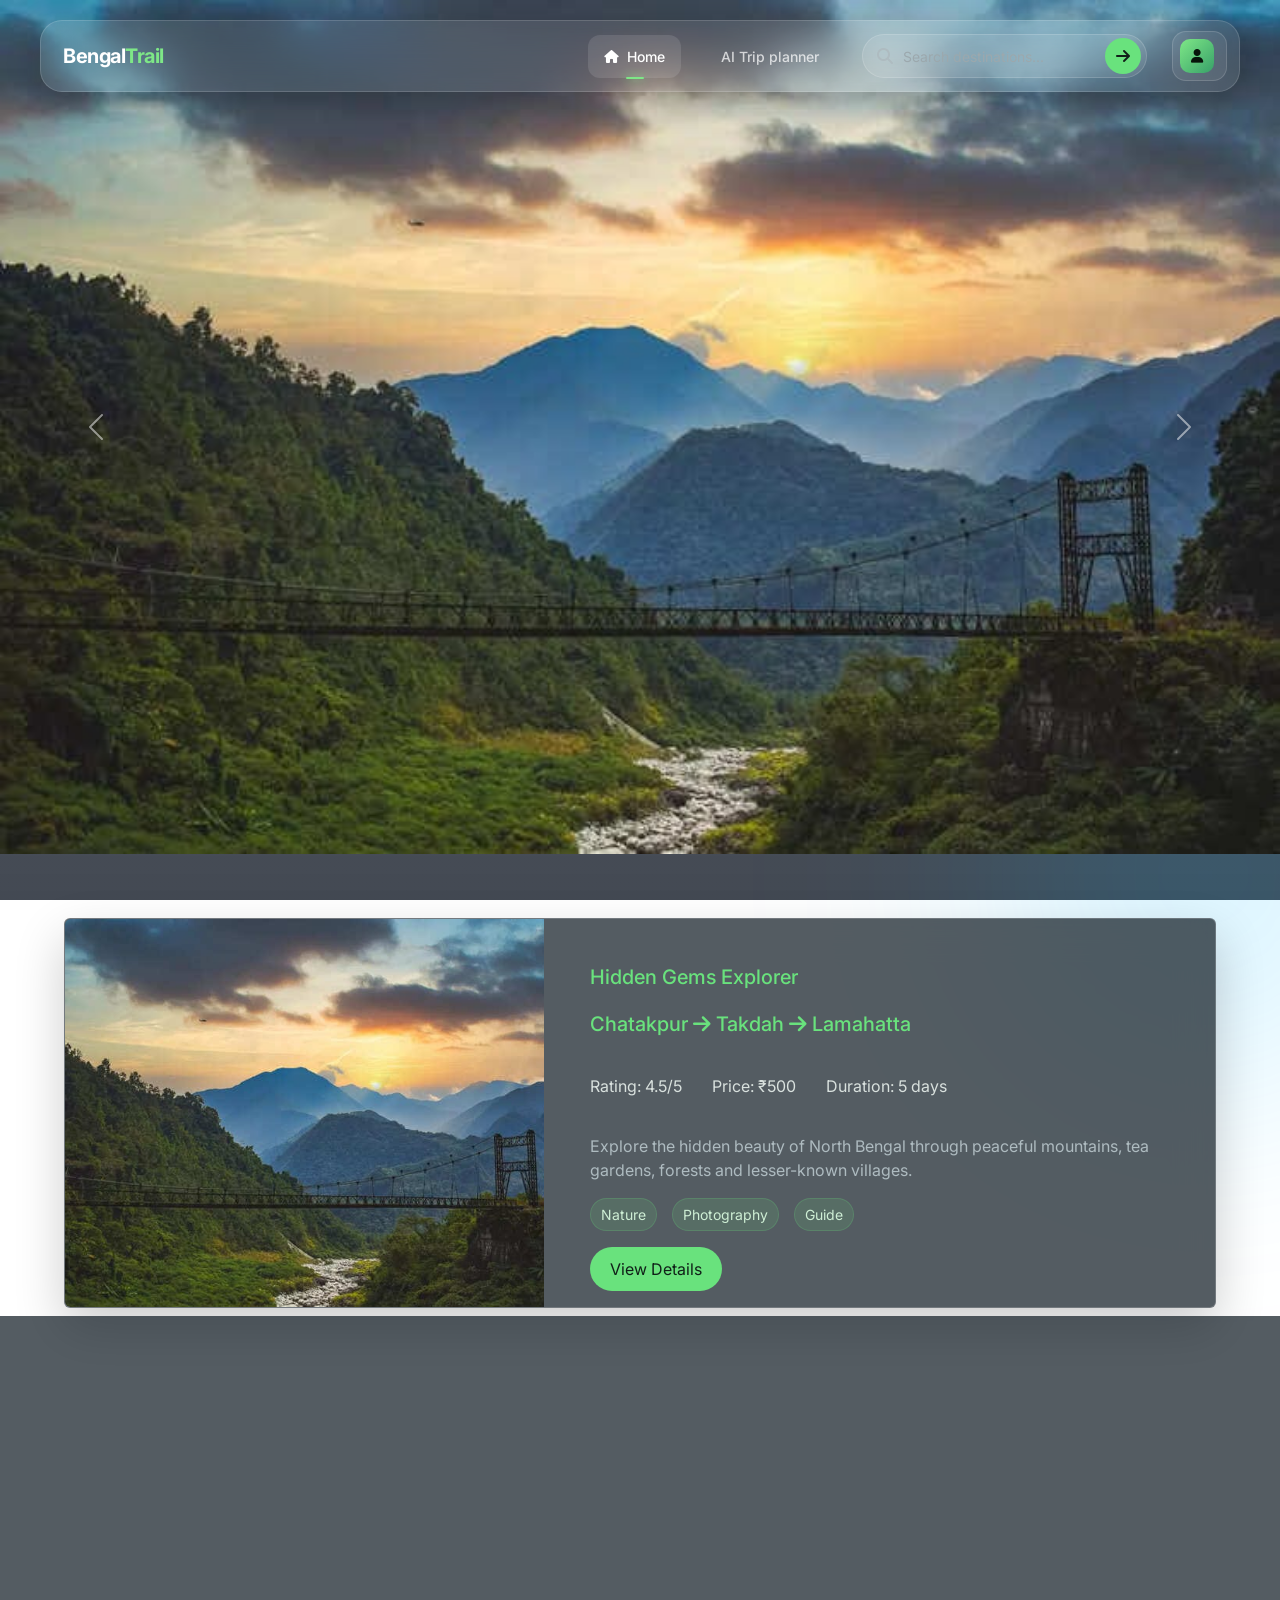
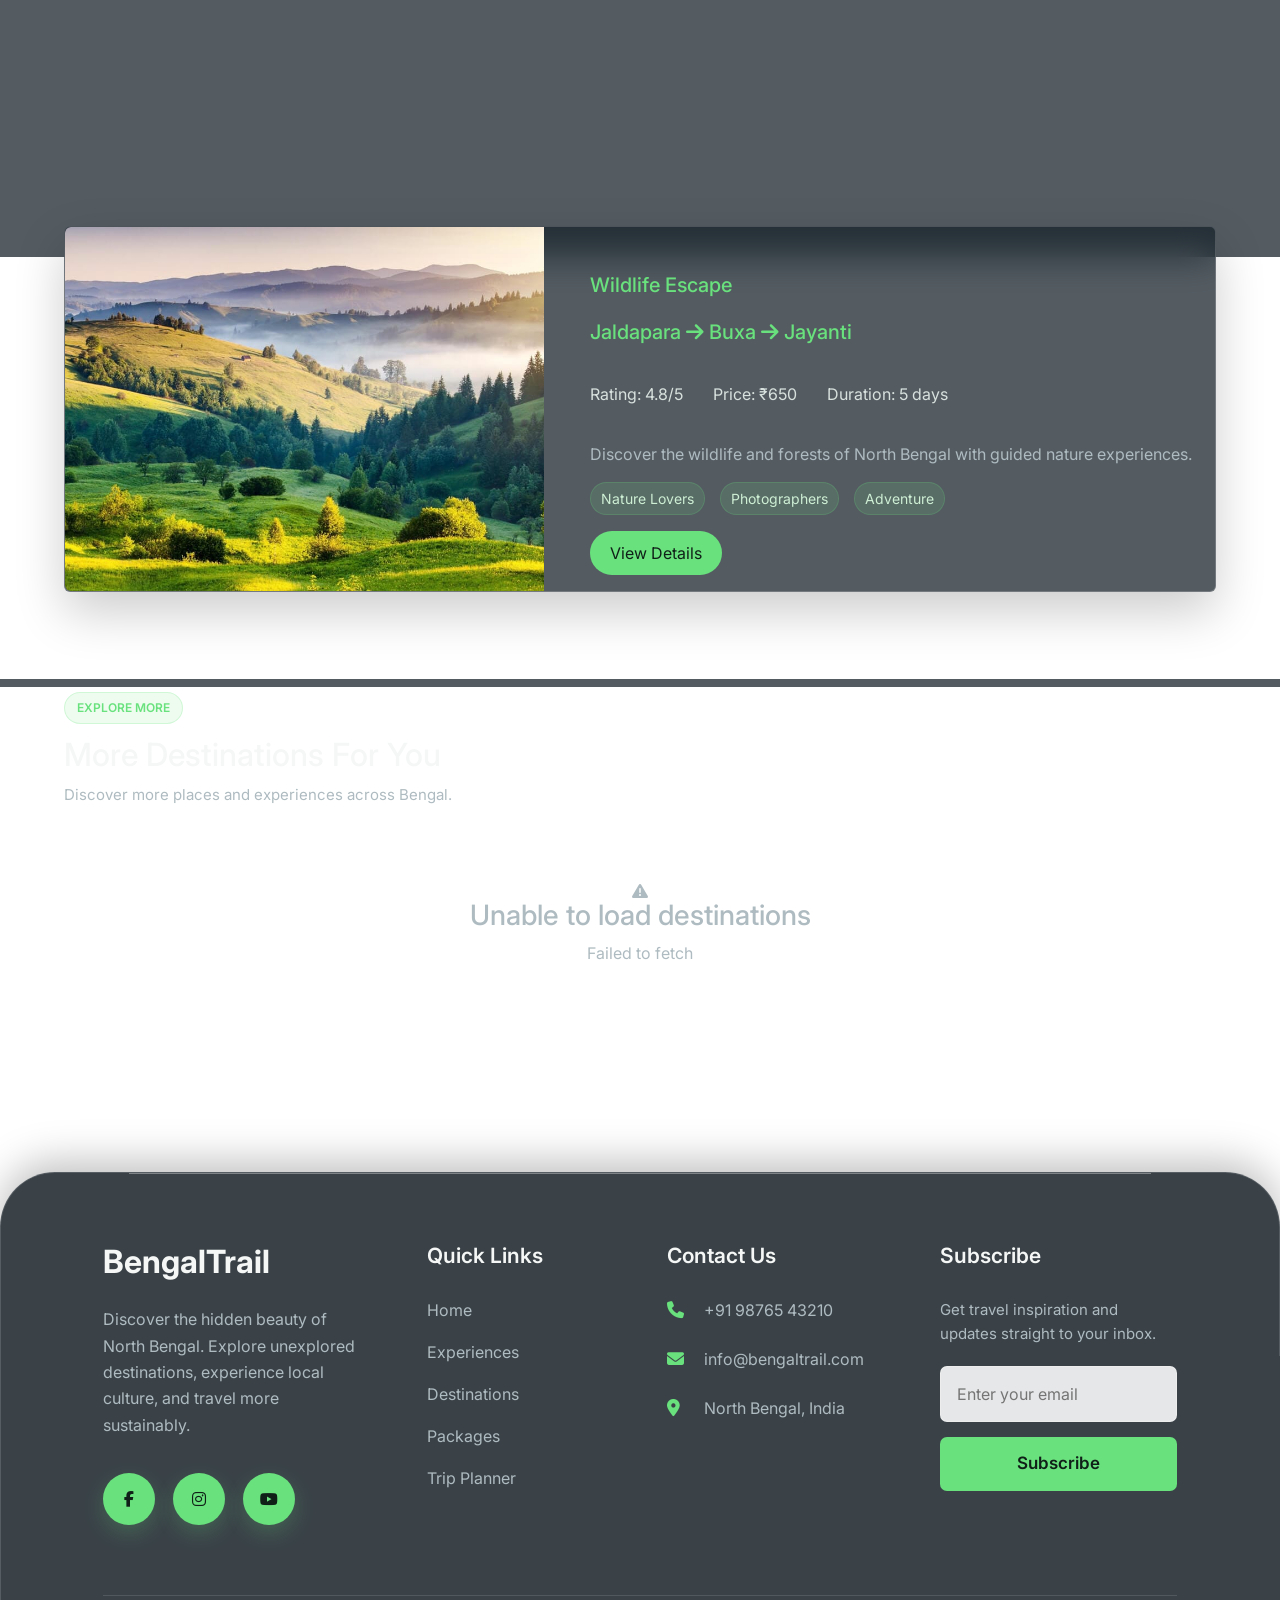
==== commit c11e65be: "Fix home button navigation" ====
--- a/frontend/index.html
+++ b/frontend/index.html
@@ -113,7 +113,7 @@
 
 
             <a
-                href="#"
+                href="mainpage.html"
                 class="nav-link active"
             >
 
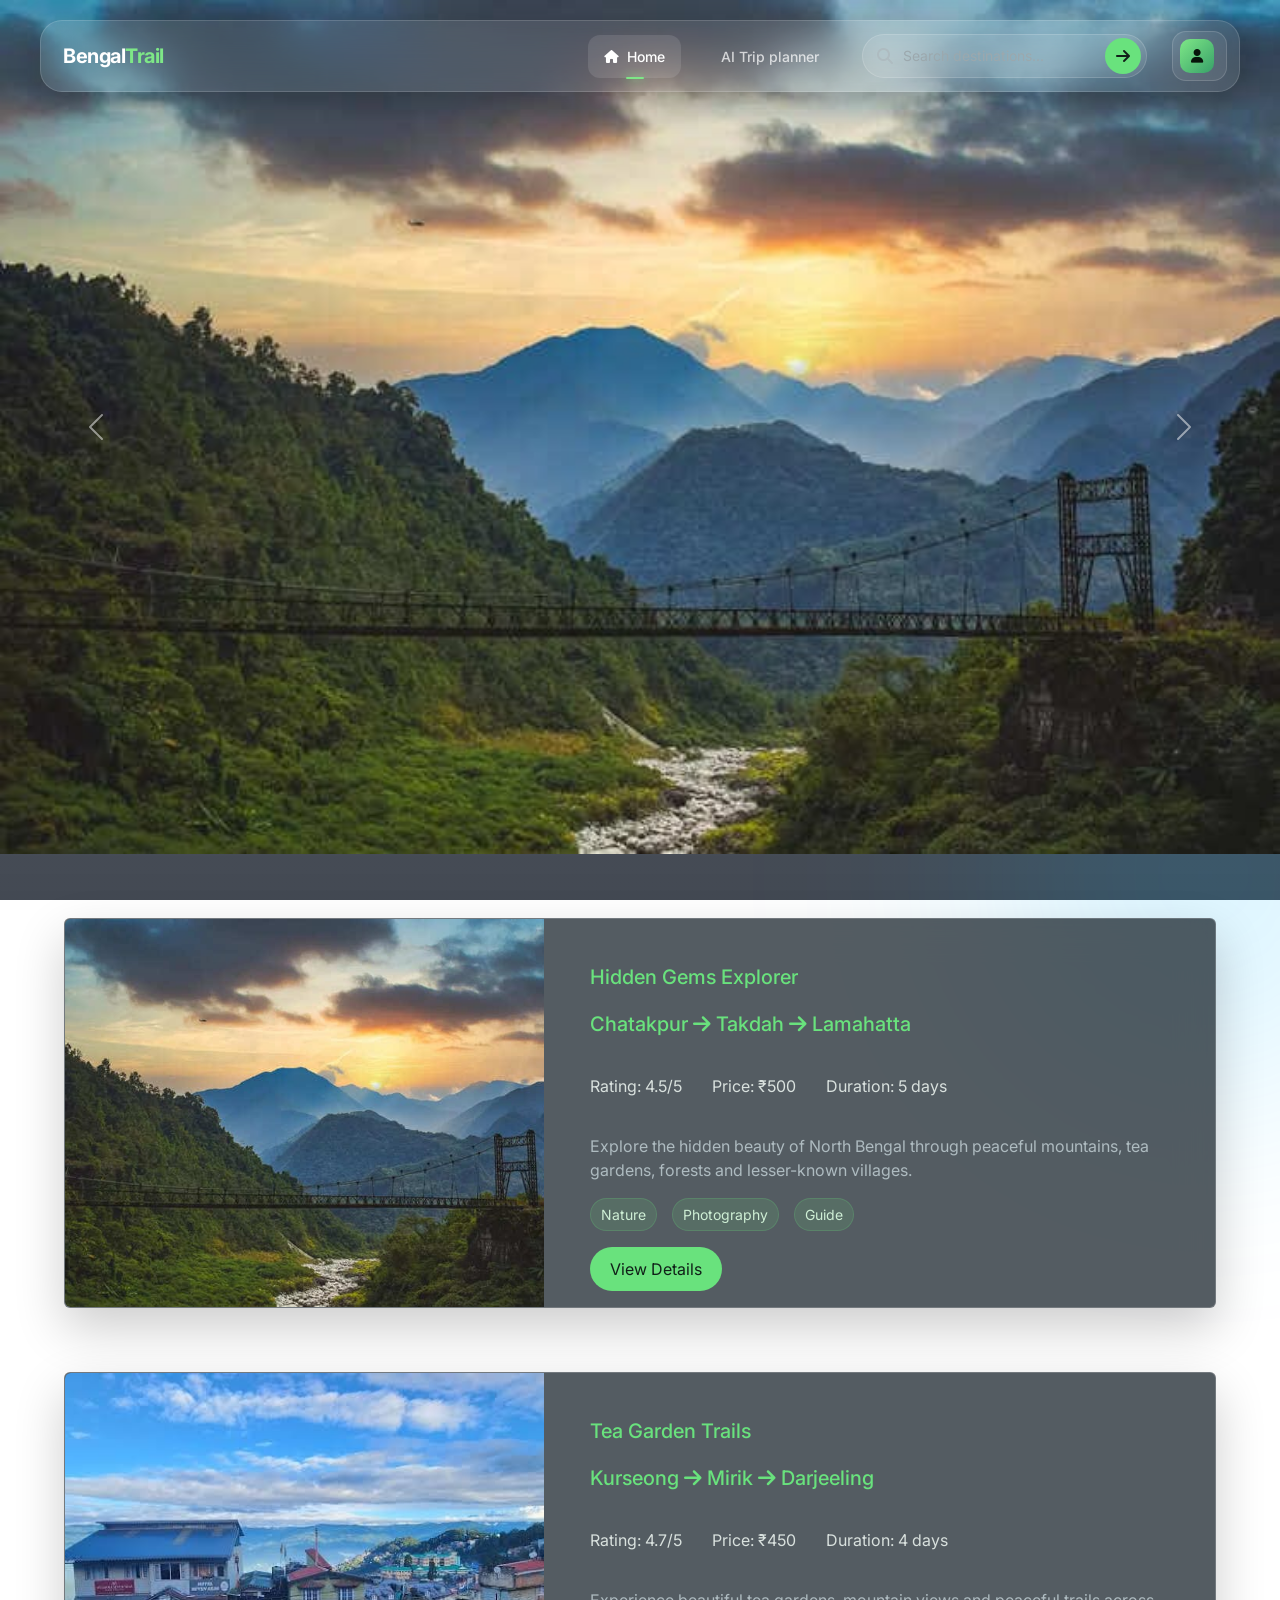
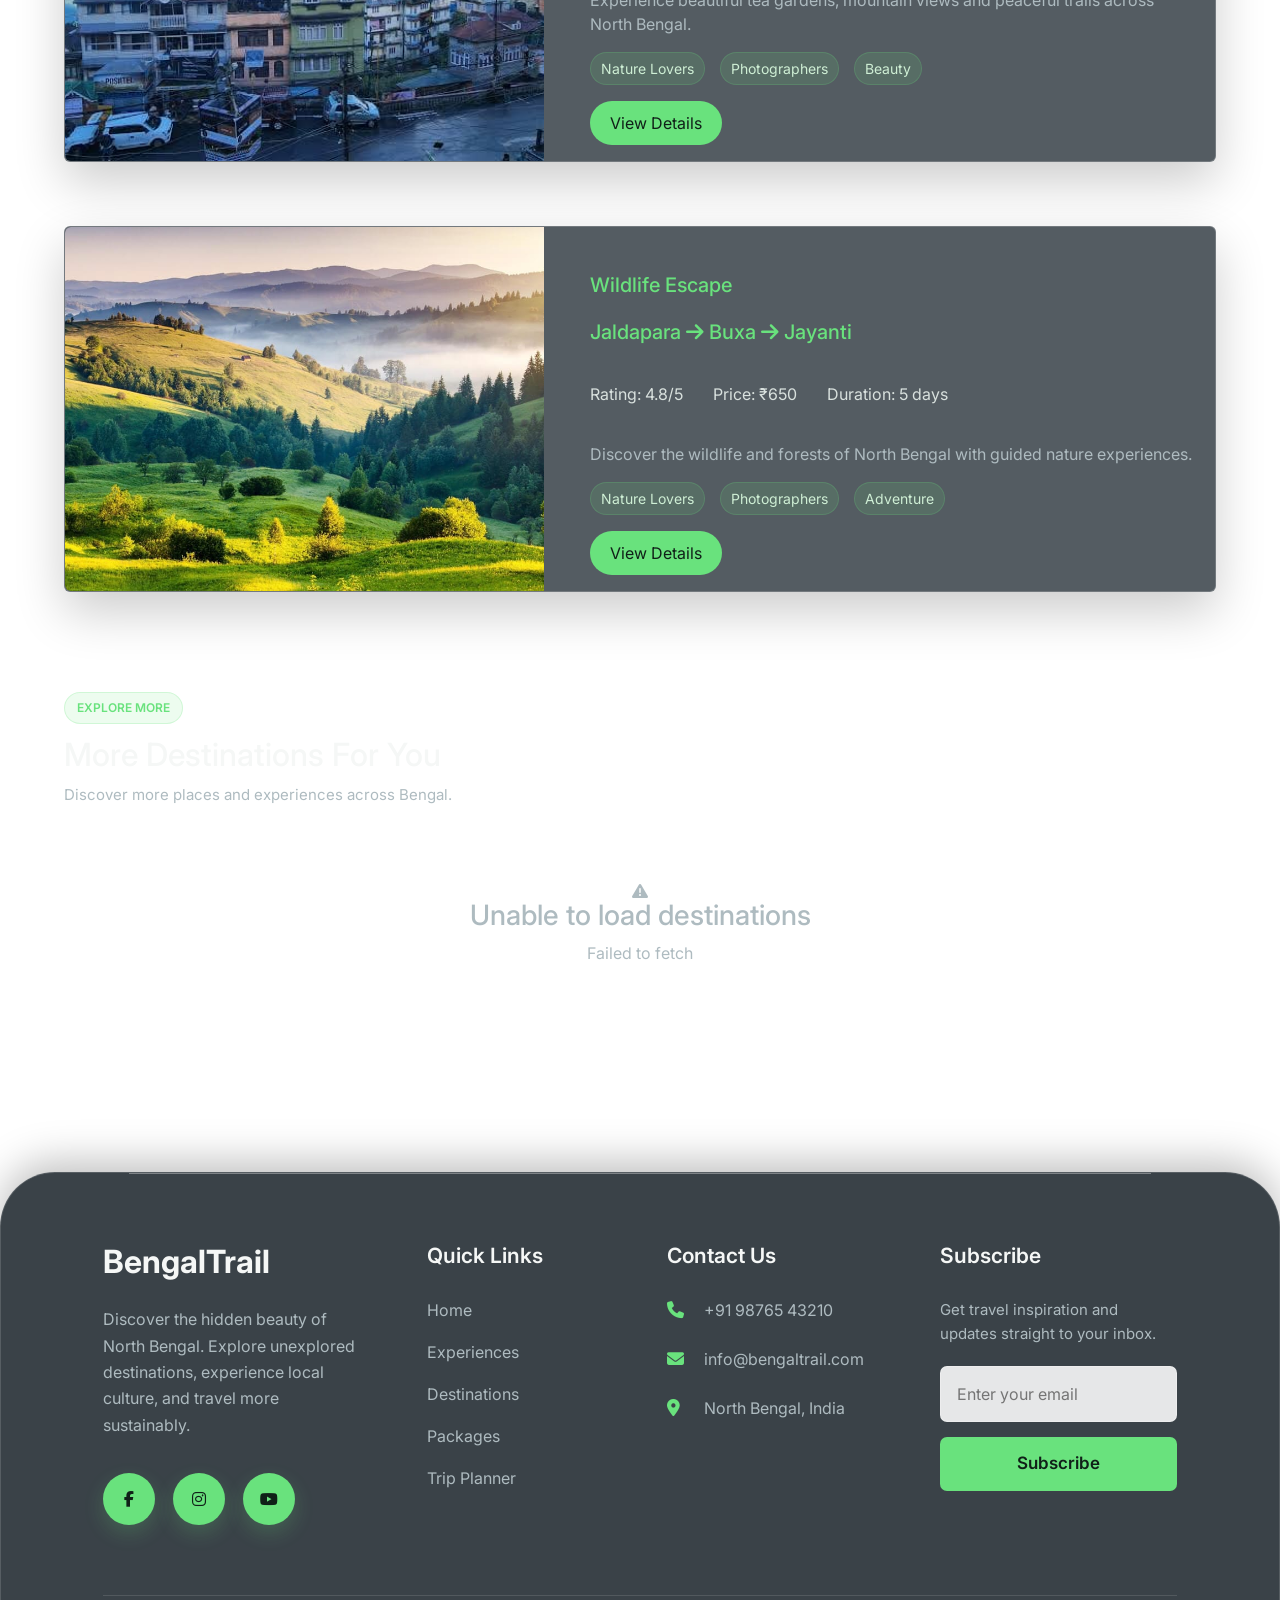
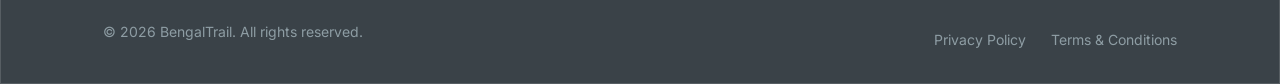
==== commit 40a18406: "Fix home navigation" ====
--- a/frontend/index.html
+++ b/frontend/index.html
@@ -113,7 +113,7 @@
 
 
             <a
-                href="mainpage.html"
+                href="/"
                 class="nav-link active"
             >
 
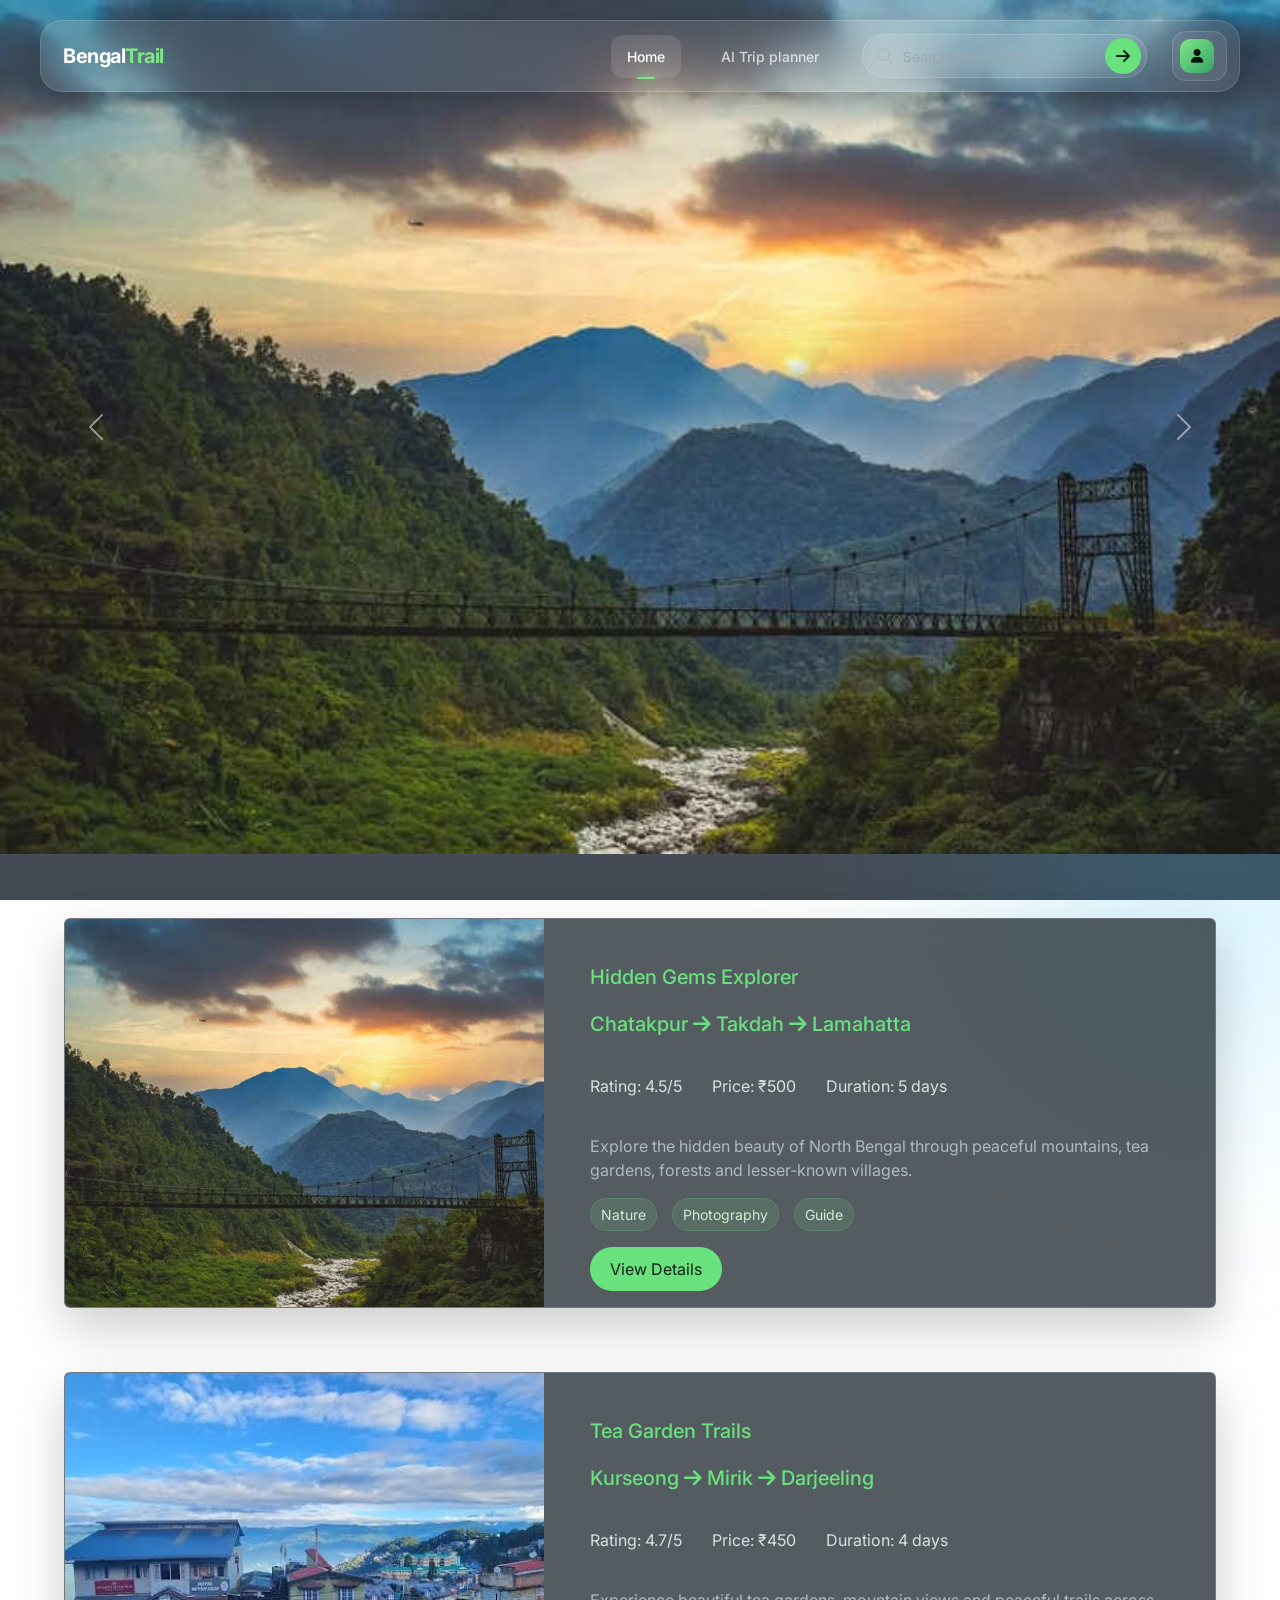
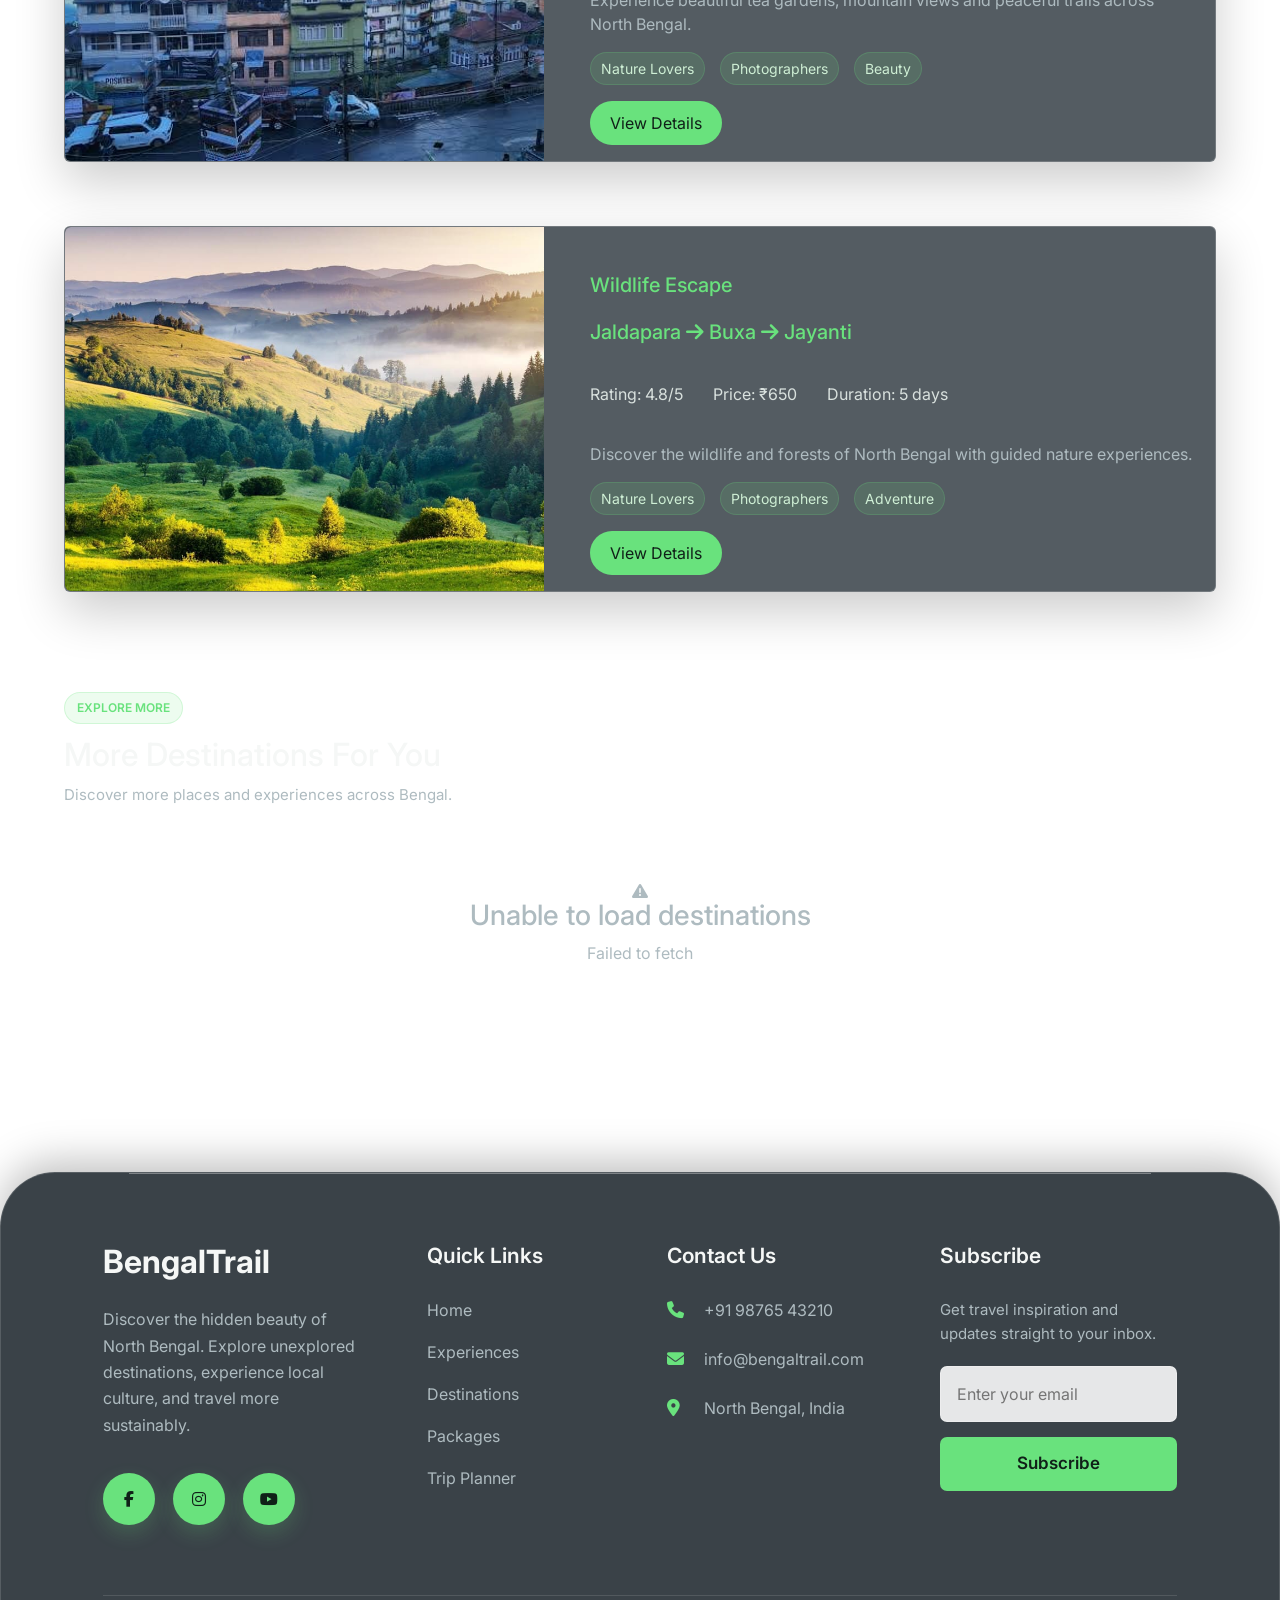
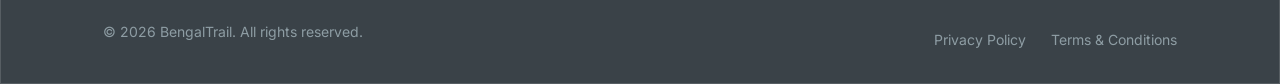
==== commit 7a6d0a54: "Fix local and Netlify navigation" ====
--- a/frontend/index.html
+++ b/frontend/index.html
@@ -117,7 +117,7 @@
                 class="nav-link active"
             >
 
-                <i class="fa-solid fa-house"></i>
+                <!-- <i class="fa-solid fa-house"></i> -->
 
                 <span id="home">
                     Home
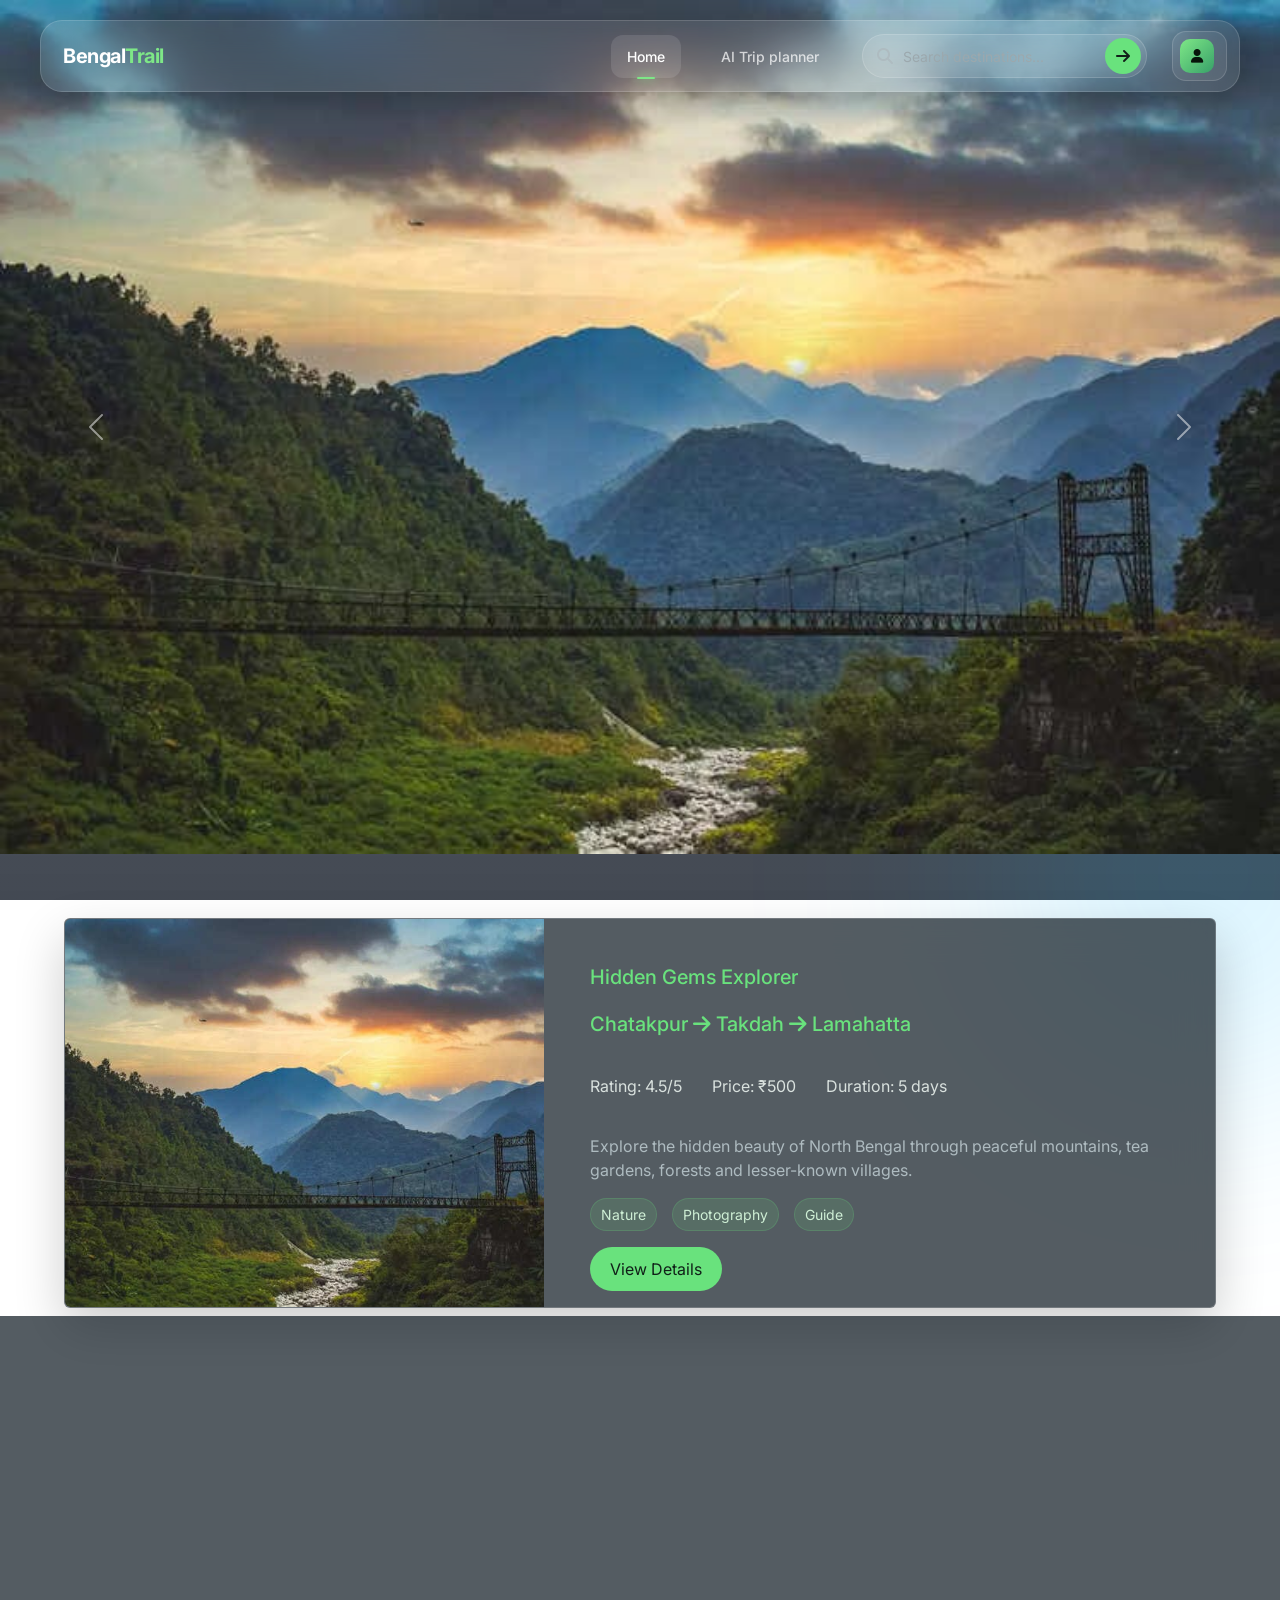
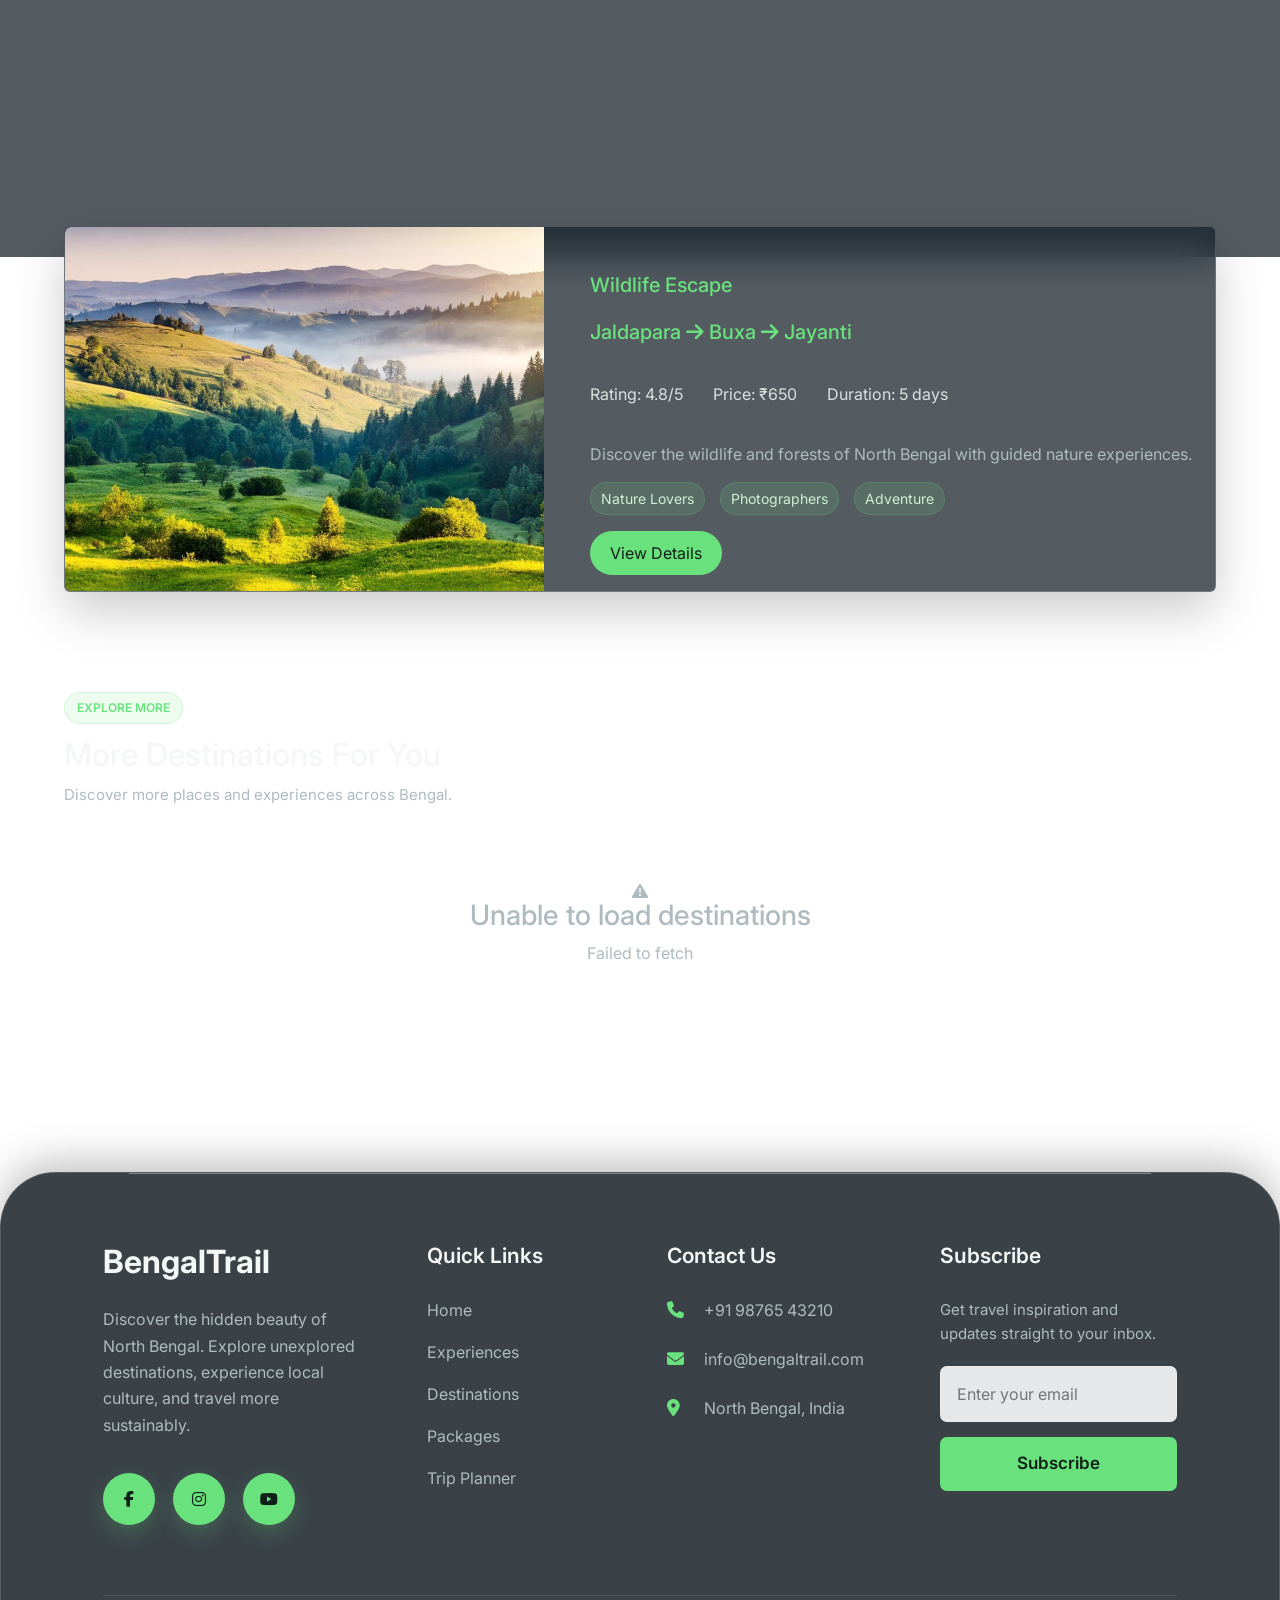
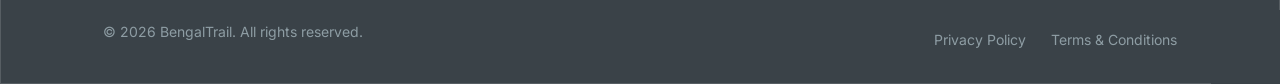
==== commit aa066744: "The homepage carousel was being blocked because the Bootstrap script in index.html had a broken SRI " ====
--- a/frontend/index.html
+++ b/frontend/index.html
@@ -1146,7 +1146,6 @@
 
     <script
         src="https://cdn.jsdelivr.net/npm/bootstrap@5.3.8/dist/js/bootstrap.bundle.min.js"
-        integrity="sha384-FKyoCGlyvwxv8XK/BmnVDxM+D2scQbITxI"
         crossorigin="anonymous"
     ></script>
 
